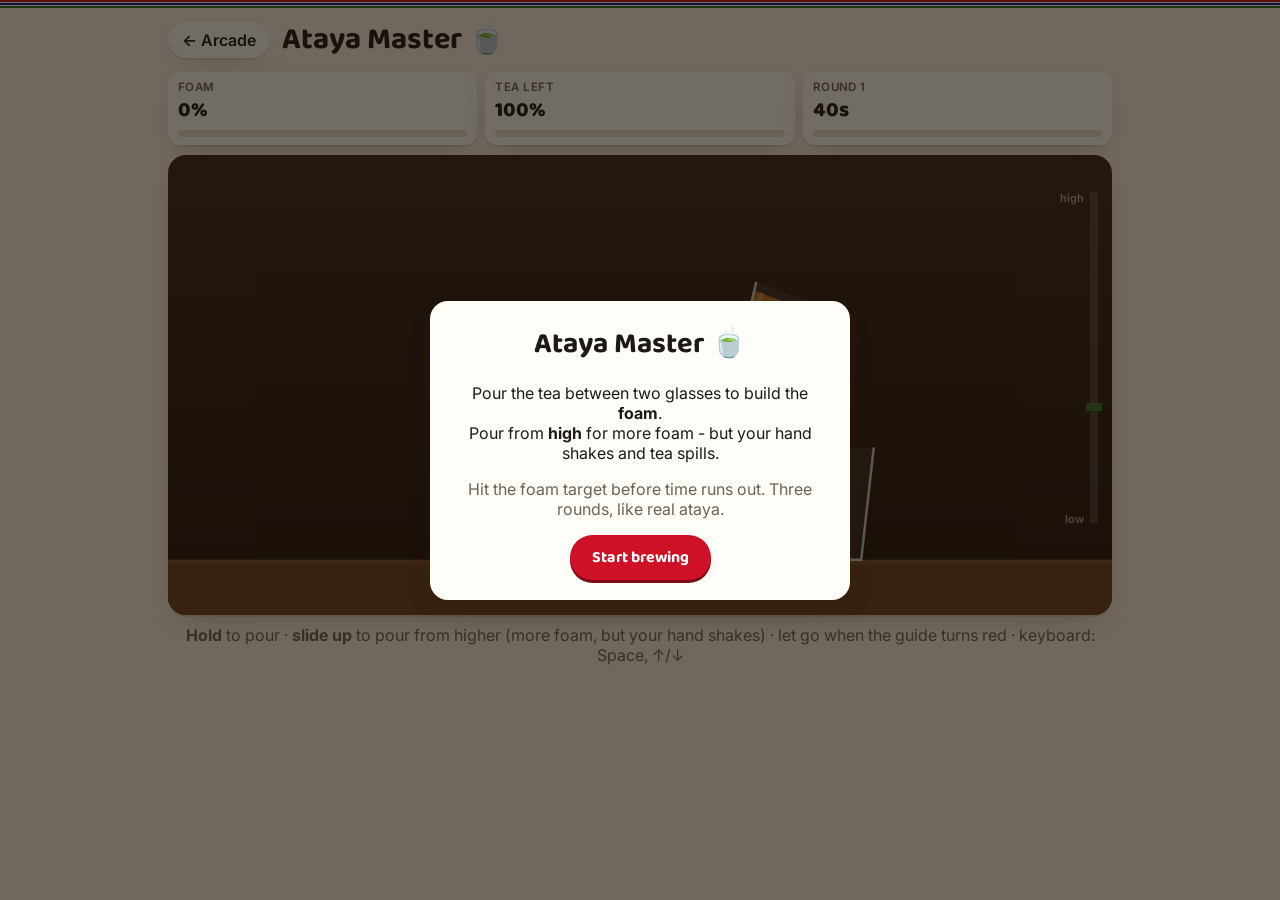
==== ataya/index.html @ fe0b01d8 "PK Arcade: 8 games and toys from the Gambia" ====
<!DOCTYPE html>
<html lang="en">
<head>
  <meta charset="utf-8">
  <meta name="viewport" content="width=device-width, initial-scale=1, maximum-scale=1">
  <title>Ataya Master · PK Arcade</title>
  <meta name="description" content="Pour from high, build the foam, don't spill. Are you the real ataya boy?">
  <link rel="icon" href="data:image/svg+xml,<svg xmlns=%22http://www.w3.org/2000/svg%22 viewBox=%220 0 100 100%22><text y=%22.9em%22 font-size=%2290%22>🍵</text></svg>">
  <link rel="stylesheet" href="../assets/style.css">
  <style>
    body { overscroll-behavior: none; }
    .hud { display: grid; grid-template-columns: repeat(3, 1fr); gap: 8px; margin-bottom: 10px; }
    .meter { background: var(--card); border-radius: 12px; padding: 8px 10px; box-shadow: var(--shadow); }
    .meter small { display: block; color: var(--muted); font-weight: 600; font-size: .72rem; text-transform: uppercase; letter-spacing: .04em; }
    .meter b { font: 800 1.3rem var(--display); }
    .bar { height: 7px; background: #eadfca; border-radius: 9px; overflow: hidden; margin-top: 3px; }
    .bar i { display: block; height: 100%; background: var(--green); width: 0; transition: width .1s; }
    .bar i.target { position: relative; }
    #stage {
      width: 100%; height: min(60vh, 460px); display: block; border-radius: var(--radius);
      background: linear-gradient(#3b2a1d, #22170f); box-shadow: var(--shadow); touch-action: none; cursor: grab;
    }
    .tip { text-align: center; color: var(--muted); margin: 10px 0 0; }
    .overlay {
      position: fixed; inset: 0; display: none; place-items: center; background: rgba(20,12,5,.6); z-index: 50; padding: 16px;
    }
    .overlay.show { display: grid; }
    .overlay .card { max-width: 420px; text-align: center; }
    .overlay h2 { margin: 0 0 6px; font-size: 1.8rem; }
    .stars { font-size: 2.2rem; letter-spacing: 4px; color: #e0a106; }
  </style>
</head>
<body>
  <div class="flag"></div>
  <header class="topbar">
    <a class="back" href="../">← Arcade</a>
    <h1>Ataya Master 🍵</h1>
  </header>
  <main>
    <div class="hud">
      <div class="meter"><small>Foam</small><b id="foamTxt">0%</b><div class="bar"><i id="foamBar"></i></div></div>
      <div class="meter"><small>Tea left</small><b id="teaTxt">100%</b><div class="bar"><i id="teaBar" style="background:#b5651d"></i></div></div>
      <div class="meter"><small id="roundTxt">Round 1</small><b id="timeTxt">40s</b><div class="bar"><i id="timeBar" style="background:var(--blue)"></i></div></div>
    </div>
    <canvas id="stage"></canvas>
    <p class="tip"><b>Hold</b> to pour · <b>slide up</b> to pour from higher (more foam, but your hand shakes) · let go when the guide turns red · keyboard: Space, ↑/↓</p>
  </main>

  <div class="overlay show" id="ov">
    <div class="card" id="ovCard"></div>
  </div>

  <script src="../assets/common.js"></script>
  <script>
  // ---------------------------------------------------------------------------
  // Game model
  //   Pouring moves tea from the source glass to the other one.
  //   Foam grows with pour height; the stream wobbles more the higher you pour,
  //   and tea that misses the glass is lost. Foam slowly settles over time.
  //   Reach the round's foam target before time runs out, with tea left.
  // ---------------------------------------------------------------------------
  const ROUNDS = [
    { name: "First round", sub: "Lewel - strong and bitter", target: 55, time: 40, wobble: 1.0 },
    { name: "Second round", sub: "Mint goes in - sweeter", target: 70, time: 40, wobble: 1.2 },
    { name: "Third round", sub: "Sweetest - the foam must be perfect", target: 85, time: 45, wobble: 1.4 },
  ];
  const CAP = 100;               // tea per glass when full
  const cv = document.getElementById("stage");
  const ctx = cv.getContext("2d");
  let W, H, DPR;

  let g, roundIdx = 0, totalScore = 0, running = false, last = 0;
  const input = { pouring: false, height: 0.35, keyUp: false, keyDown: false, startY: 0, startH: 0 };

  function resize() {
    DPR = Math.min(window.devicePixelRatio || 1, 2);
    const r = cv.getBoundingClientRect();
    W = r.width; H = r.height;
    cv.width = W * DPR; cv.height = H * DPR;
    ctx.setTransform(DPR, 0, 0, DPR, 0, 0);
  }
  addEventListener("resize", resize);

  function newRound() {
    const R = ROUNDS[roundIdx];
    g = {
      R, src: 0,
      tea: [CAP, 0],          // liquid in each glass
      foam: [0, 0],           // foam height (0..100) on each glass
      lost: 0, t: R.time, phase: 0, wobbleX: 0,
      bubbles: [], drops: [],
      pourT: 0,
    };
    input.height = 0.35;
  }

  // ---------------------------------------------------------------------------
  // Controls: press & hold to pour; drag vertically to change height.
  // ---------------------------------------------------------------------------
  cv.addEventListener("pointerdown", e => {
    if (!running) return;
    cv.setPointerCapture(e.pointerId);
    input.pouring = true; input.startY = e.clientY; input.startH = input.height;
  });
  cv.addEventListener("pointermove", e => {
    if (!input.pouring) return;
    input.height = clamp(input.startH + (input.startY - e.clientY) / (H * 0.6), 0, 1);
  });
  const stop = () => { input.pouring = false; };
  cv.addEventListener("pointerup", stop);
  cv.addEventListener("pointercancel", stop);
  addEventListener("keydown", e => {
    if (e.code === "Space") { input.pouring = running; e.preventDefault(); }
    if (e.code === "ArrowUp") { input.keyUp = true; e.preventDefault(); }
    if (e.code === "ArrowDown") { input.keyDown = true; e.preventDefault(); }
  });
  addEventListener("keyup", e => {
    if (e.code === "Space") input.pouring = false;
    if (e.code === "ArrowUp") input.keyUp = false;
    if (e.code === "ArrowDown") input.keyDown = false;
  });

  const clamp = (v, a, b) => Math.max(a, Math.min(b, v));

  // ---------------------------------------------------------------------------
  // Update
  // ---------------------------------------------------------------------------
  function update(dt) {
    if (input.keyUp) input.height = clamp(input.height + dt * 0.7, 0, 1);
    if (input.keyDown) input.height = clamp(input.height - dt * 0.7, 0, 1);

    g.t -= dt;
    g.phase += dt * (2.2 + 2.5 * input.height);
    const s = g.src, d = 1 - s;
    // Stream wobble grows with height and round difficulty (sum of two sines feels "hand-like")
    g.wobbleX = (Math.sin(g.phase * 1.7) * 0.6 + Math.sin(g.phase * 3.1 + 1) * 0.4) * input.height * g.R.wobble;

    if (input.pouring && g.tea[s] > 0) {
      const rate = 38 + 20 * (1 - input.height);            // tea per second
      const amt = Math.min(g.tea[s], rate * dt);
      g.tea[s] -= amt;
      const miss = Math.max(0, Math.abs(g.wobbleX) - 0.55); // the stream leaves the glass mouth
      const spilt = amt * clamp(miss * 3, 0, 1);
      g.lost += spilt;
      g.tea[d] += amt - spilt;
      // foam travels with the tea, and the impact whips in more air: higher pour = more foam
      const carried = g.foam[s] * (amt / (g.tea[s] + amt));
      g.foam[s] -= carried;
      const foamGain = (amt - spilt) * (0.02 + 0.7 * input.height ** 2);
      g.foam[d] = clamp(g.foam[d] + carried * (1 - spilt / amt) + foamGain, 0, 100);
      g.pourT += dt;
      if (Math.random() < dt * 30 * input.height) addBubble(d);
      if (spilt > 0 && Math.random() < 0.6) g.drops.push({ x: 0, y: 0, vx: (Math.random() - .5) * 120, vy: -40, life: 1 });
    }
    // switch glasses automatically when the source is empty
    if (g.tea[s] <= 0.01 && !input.pouring) {
      g.foam[d] += g.foam[s];
      g.foam[s] = 0;
      g.src = d;
    }
    // foam settles slowly (faster when there's lots of it)
    for (const i of [0, 1]) g.foam[i] = Math.max(0, g.foam[i] - dt * (2.0 + g.foam[i] * 0.035));

    g.bubbles = g.bubbles.filter(b => (b.life -= dt) > 0);
    g.drops = g.drops.filter(p => { p.vy += 600 * dt; p.x += p.vx * dt; p.y += p.vy * dt; return (p.life -= dt) > 0; });

    const foamNow = foamOfMain();
    const teaLeft = 100 * (1 - g.lost / CAP);
    if (foamNow >= g.R.target && !input.pouring) end(true);   // stop pouring once the foam is right
    else if (teaLeft < 35) end(false, "Too much tea on the floor! 😬");
    else if (g.t <= 0) end(foamNow >= g.R.target, foamNow >= g.R.target ? "" : "Time's up - not enough foam.");
    hud(foamNow, teaLeft);
  }

  // the foam that counts is on the glass holding most of the tea
  function foamOfMain() { return g.tea[0] >= g.tea[1] ? g.foam[0] : g.foam[1]; }

  function addBubble(i) {
    g.bubbles.push({ i, x: Math.random(), r: 2 + Math.random() * 4, life: 0.6 + Math.random() * 0.6 });
  }

  function hud(foamNow, teaLeft) {
    document.getElementById("foamTxt").innerHTML = `${Math.round(foamNow)}% <span class="muted" style="font-size:.8rem">/ ${g.R.target}%</span>`;
    const fb = document.getElementById("foamBar");
    fb.style.width = foamNow + "%";
    fb.style.background = foamNow >= g.R.target ? "var(--green)" : "#d9a21b";
    document.getElementById("teaTxt").textContent = Math.round(teaLeft) + "%";
    document.getElementById("teaBar").style.width = teaLeft + "%";
    document.getElementById("timeTxt").textContent = Math.max(0, Math.ceil(g.t)) + "s";
    document.getElementById("timeBar").style.width = clamp(100 * g.t / g.R.time, 0, 100) + "%";
    document.getElementById("roundTxt").textContent = `Round ${roundIdx + 1} of 3`;
  }

  // ---------------------------------------------------------------------------
  // Drawing
  // ---------------------------------------------------------------------------
  function glassGeom(i) {
    const gw = Math.min(W * 0.17, 90), gh = gw * 1.25;
    const baseY = H * 0.88;
    const cx = i === 0 ? W * 0.3 : W * 0.7;
    return { cx, baseY, gw, gh, top: baseY - gh };
  }

  function drawGlass(i, lifted, tiltX, tiltY) {
    const G = glassGeom(i);
    ctx.save();
    if (lifted) {
      // the source glass is held up above the other one and tipped
      const liftY = H * 0.12 + (1 - input.height) * H * 0.28;
      ctx.translate(tiltX, liftY - G.top);
      ctx.translate(G.cx, G.baseY - G.gh / 2);
      ctx.rotate((i === 0 ? 1 : -1) * (input.pouring ? 1.9 : 0.35));
      ctx.translate(-G.cx, -(G.baseY - G.gh / 2));
    }
    const topW = G.gw, botW = G.gw * 0.72;
    const path = new Path2D();
    path.moveTo(G.cx - topW / 2, G.top);
    path.lineTo(G.cx - botW / 2, G.baseY);
    path.lineTo(G.cx + botW / 2, G.baseY);
    path.lineTo(G.cx + topW / 2, G.top);

    // liquid
    const fill = g.tea[i] / CAP;
    const foamH = (g.foam[i] / 100) * G.gh * 0.45 * Math.min(1, fill * 2.2);
    if (fill > 0.001) {
      ctx.save();
      ctx.clip(path);
      const lvl = G.baseY - G.gh * 0.92 * fill;
      const grad = ctx.createLinearGradient(0, lvl, 0, G.baseY);
      grad.addColorStop(0, "#c46a12"); grad.addColorStop(1, "#5a2a06");
      ctx.fillStyle = grad;
      ctx.fillRect(G.cx - topW, lvl, topW * 2, G.gh);
      // foam on top of the tea
      if (foamH > 0.5) {
        const fg = ctx.createLinearGradient(0, lvl - foamH, 0, lvl);
        fg.addColorStop(0, "#fff8e8"); fg.addColorStop(1, "#e8c48f");
        ctx.fillStyle = fg;
        ctx.fillRect(G.cx - topW, lvl - foamH, topW * 2, foamH + 1);
        ctx.fillStyle = "rgba(255,255,255,.7)";
        for (let k = 0; k < 7; k++) {
          ctx.beginPath();
          ctx.arc(G.cx - topW / 2 + (k + .5) * topW / 7, lvl - foamH, 3 + (k % 3), 0, Math.PI * 2);
          ctx.fill();
        }
      }
      for (const b of g.bubbles.filter(b => b.i === i)) {
        ctx.strokeStyle = "rgba(255,255,255,.8)";
        ctx.beginPath();
        ctx.arc(G.cx - topW / 2 + b.x * topW, lvl - foamH - (1 - b.life) * 14, b.r, 0, Math.PI * 2);
        ctx.stroke();
      }
      ctx.restore();
    }
    // glass outline and shine
    ctx.strokeStyle = "rgba(255,255,255,.75)"; ctx.lineWidth = 2.5;
    ctx.stroke(path);
    ctx.fillStyle = "rgba(255,255,255,.08)"; ctx.fill(path);
    ctx.fillStyle = "rgba(255,255,255,.25)";
    ctx.fillRect(G.cx - topW / 2 + 7, G.top + 8, 4, G.gh * 0.6);
    ctx.restore();
    return G;
  }

  function draw() {
    ctx.clearRect(0, 0, W, H);
    // table
    ctx.fillStyle = "#6b4423";
    ctx.fillRect(0, H * 0.88, W, H * 0.12);
    ctx.fillStyle = "#7a5030";
    ctx.fillRect(0, H * 0.88, W, 4);

    const s = g.src, d = 1 - s;
    const Gd = drawGlass(d, false);
    // the held glass hovers above and slightly to the side of the receiving glass
    const offsetX = (Gd.cx - glassGeom(s).cx) + (s === 0 ? -Gd.gw * 0.55 : Gd.gw * 0.55);
    drawGlass(s, true, offsetX + g.wobbleX * Gd.gw * 0.6, 0);

    // stream
    const liftY = H * 0.12 + (1 - input.height) * H * 0.28;
    const lipX = Gd.cx + (s === 0 ? -Gd.gw * 0.05 : Gd.gw * 0.05);
    const lipY = liftY + Gd.gh * 0.25;
    if (!input.pouring && running) {
      // aiming guide: where the stream would land right now
      const ax = Gd.cx + g.wobbleX * Gd.gw;
      const safe = Math.abs(g.wobbleX) <= 0.55;
      ctx.setLineDash([3, 6]); ctx.lineWidth = 2;
      ctx.strokeStyle = safe ? "rgba(140,220,120,.6)" : "rgba(255,90,90,.6)";
      ctx.beginPath(); ctx.moveTo(lipX + g.wobbleX * Gd.gw * 0.6, lipY); ctx.lineTo(ax, Gd.top); ctx.stroke();
      ctx.setLineDash([]);
    }
    if (input.pouring && g.tea[s] > 0) {
      const fill = g.tea[d] / CAP;
      const surface = Gd.baseY - Gd.gh * 0.92 * fill;
      const endX = Gd.cx + g.wobbleX * Gd.gw;
      ctx.strokeStyle = "#c46a12"; ctx.lineWidth = 4; ctx.lineCap = "round";
      ctx.beginPath();
      ctx.moveTo(lipX + g.wobbleX * Gd.gw * 0.6, lipY);
      ctx.quadraticCurveTo(lipX + (endX - lipX) * 0.2, (lipY + surface) / 2, endX, Math.abs(g.wobbleX) > 0.55 ? Gd.baseY : surface);
      ctx.stroke();
      for (const p of g.drops) {
        ctx.fillStyle = "#c46a12";
        ctx.beginPath(); ctx.arc(endX + p.x, Gd.baseY + p.y, 2.5, 0, Math.PI * 2); ctx.fill();
      }
    }
    // height gauge
    const gx = W - 22, gy0 = H * 0.08, gy1 = H * 0.8;
    ctx.fillStyle = "rgba(255,255,255,.15)"; ctx.fillRect(gx, gy0, 8, gy1 - gy0);
    const hy = gy1 - input.height * (gy1 - gy0);
    ctx.fillStyle = input.height > 0.7 ? "#ce1126" : input.height > 0.4 ? "#d9a21b" : "#3a7728";
    ctx.fillRect(gx - 4, hy - 4, 16, 8);
    ctx.fillStyle = "rgba(255,255,255,.6)"; ctx.font = "600 11px Inter, sans-serif"; ctx.textAlign = "right";
    ctx.fillText("high", gx - 6, gy0 + 10); ctx.fillText("low", gx - 6, gy1);
  }

  function loop(t) {
    const dt = Math.min(0.05, (t - last) / 1000 || 0);
    last = t;
    if (running) update(dt);
    if (g) draw();
    requestAnimationFrame(loop);
  }

  // ---------------------------------------------------------------------------
  // Screens
  // ---------------------------------------------------------------------------
  const ov = document.getElementById("ov"), card = document.getElementById("ovCard");

  function showIntro() {
    card.innerHTML = `<h2>Ataya Master 🍵</h2>
      <p>Pour the tea between two glasses to build the <b>foam</b>.<br>
      Pour from <b>high</b> for more foam - but your hand shakes and tea spills.</p>
      <p class="muted">Hit the foam target before time runs out. Three rounds, like real ataya.</p>
      <button class="btn red" id="go">Start brewing</button>`;
    document.getElementById("go").onclick = () => { roundIdx = 0; totalScore = 0; startRound(); };
    ov.classList.add("show");
  }

  function startRound() {
    newRound();
    const R = ROUNDS[roundIdx];
    card.innerHTML = `<h2>${R.name}</h2><p>${R.sub}</p><p>Foam target: <b>${R.target}%</b></p>
      <button class="btn" id="go">Pour!</button>`;
    document.getElementById("go").onclick = () => { ov.classList.remove("show"); running = true; };
    ov.classList.add("show");
  }

  function end(ok, why = "") {
    running = false; input.pouring = false;
    const foam = foamOfMain(), tea = 100 * (1 - g.lost / CAP);
    const stars = ok ? (tea > 90 && g.t > 10 ? 3 : tea > 75 ? 2 : 1) : 0;
    const pts = ok ? Math.round(foam * 2 + tea * 3 + g.t * 5) : 0;
    totalScore += pts;
    const last = roundIdx === ROUNDS.length - 1;
    if (!ok) {
      card.innerHTML = `<h2>Waaw... no 😅</h2><p>${why}</p><p class="stars">☆☆☆</p>
        <button class="btn red" id="go">Try again</button>`;
      document.getElementById("go").onclick = startRound;
    } else if (!last) {
      card.innerHTML = `<h2>Rafet na! ✨</h2><p class="stars">${"★".repeat(stars)}${"☆".repeat(3 - stars)}</p>
        <p>Foam ${Math.round(foam)}% · Tea kept ${Math.round(tea)}% · +${pts} points</p>
        <button class="btn green" id="go">Next round →</button>`;
      document.getElementById("go").onclick = () => { roundIdx++; startRound(); };
    } else {
      const best = store.get("ataya-best", 0);
      store.set("ataya-best", Math.max(best, totalScore));
      const title = totalScore > 1500 ? "Grand master of ataya 👑" : totalScore > 1200 ? "Real ataya boy 💪" : "Ataya apprentice ☕";
      const text = `🍵 Ataya Master: ${totalScore} points - ${title}\nCan you beat me? ${location.href}`;
      card.innerHTML = `<h2>${title}</h2><p class="stars">${"★".repeat(stars)}${"☆".repeat(3 - stars)}</p>
        <p>All three rounds served! Total <b>${totalScore}</b> points<br><span class="muted">Your best: ${Math.max(best, totalScore)}</span></p>
        <div class="row" style="justify-content:center">
          <button class="btn green" id="share">Share</button>
          <button class="btn" id="go">Brew again</button>
        </div>`;
      document.getElementById("share").onclick = () => shareText(text);
      document.getElementById("go").onclick = () => { roundIdx = 0; totalScore = 0; startRound(); };
    }
    ov.classList.add("show");
  }

  resize();
  newRound();
  showIntro();
  requestAnimationFrame(loop);
  </script>
</body>
</html>
---- assets/style.css ----
/* PK Arcade - shared styles. Colours from the Gambian flag. */
@import url("https://fonts.googleapis.com/css2?family=Baloo+2:wght@500;700;800&family=Inter:wght@400;600&display=swap");

:root {
  --red: #ce1126;
  --blue: #0c1c8c;
  --green: #3a7728;
  --sand: #fbf3e4;
  --sand-2: #f3e3c3;
  --ink: #1d1a16;
  --muted: #6b6257;
  --card: #fffdf8;
  --radius: 18px;
  --shadow: 0 2px 0 rgba(0, 0, 0, .08), 0 10px 30px -12px rgba(60, 40, 10, .35);
  --display: "Baloo 2", system-ui, sans-serif;
  --body: "Inter", system-ui, -apple-system, "Segoe UI", sans-serif;
}

* { box-sizing: border-box; }
html, body { margin: 0; }
body {
  font-family: var(--body);
  color: var(--ink);
  background: var(--sand);
  min-height: 100vh;
  -webkit-tap-highlight-color: transparent;
}

/* flag stripe at the top of every page */
.flag {
  height: 8px;
  background: linear-gradient(to bottom,
    var(--red) 0 30%, #fff 30% 37%, var(--blue) 37% 63%, #fff 63% 70%, var(--green) 70% 100%);
}

.topbar {
  display: flex; align-items: center; gap: 12px;
  max-width: 980px; margin: 0 auto; padding: 14px 18px;
}
.topbar a.back {
  text-decoration: none; color: var(--ink); font-weight: 600;
  background: var(--card); border-radius: 999px; padding: 8px 14px; box-shadow: var(--shadow);
  white-space: nowrap; flex-shrink: 0;
}
.topbar h1 {
  font-family: var(--display); font-size: clamp(1.3rem, 4vw, 1.9rem); margin: 0; line-height: 1;
}

main { max-width: 980px; margin: 0 auto; padding: 0 18px 60px; }

h2, h3 { font-family: var(--display); }

.card {
  background: var(--card); border-radius: var(--radius); box-shadow: var(--shadow); padding: 20px;
}

.btn {
  font: 700 1rem var(--display);
  border: 0; border-radius: 999px; padding: 10px 22px; cursor: pointer;
  background: var(--blue); color: #fff; box-shadow: 0 3px 0 #050c45;
  transition: transform .08s ease, box-shadow .08s ease;
}
.btn:active { transform: translateY(2px); box-shadow: 0 1px 0 #050c45; }
.btn.red { background: var(--red); box-shadow: 0 3px 0 #7d0a17; }
.btn.green { background: var(--green); box-shadow: 0 3px 0 #1f4415; }
.btn.ghost { background: transparent; color: var(--ink); box-shadow: inset 0 0 0 2px var(--ink); }
.btn:disabled { opacity: .45; cursor: default; }

.muted { color: var(--muted); }
.center { text-align: center; }
.row { display: flex; gap: 10px; flex-wrap: wrap; align-items: center; }

.toast {
  position: fixed; left: 50%; top: 80px; transform: translateX(-50%);
  background: var(--ink); color: #fff; padding: 10px 18px; border-radius: 10px;
  font-weight: 600; z-index: 1000; opacity: 0; pointer-events: none; transition: opacity .2s;
}
.toast.show { opacity: 1; }

footer.site {
  text-align: center; color: var(--muted); font-size: .85rem; padding: 30px 18px 40px;
}
footer.site a { color: inherit; }

@media (prefers-reduced-motion: reduce) {
  * { animation: none !important; transition: none !important; }
}
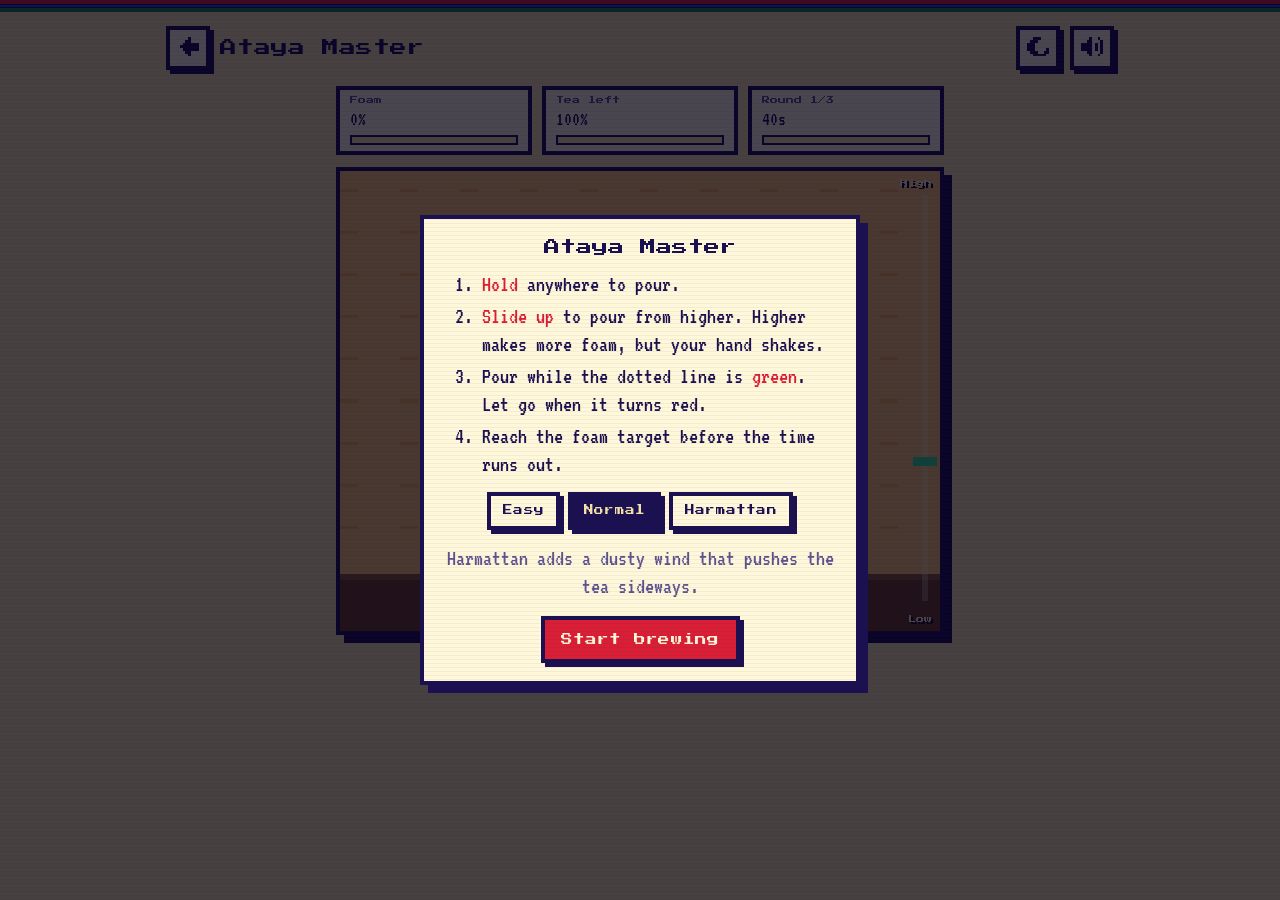
==== commit d48807fd: "Redesign as a retro arcade: night and day themes, sound effects, installable, more levels and modes" ====
--- a/ataya/index.html
+++ b/ataya/index.html
@@ -3,99 +3,96 @@
 <head>
   <meta charset="utf-8">
   <meta name="viewport" content="width=device-width, initial-scale=1, maximum-scale=1">
-  <title>Ataya Master · PK Arcade</title>
-  <meta name="description" content="Pour from high, build the foam, don't spill. Are you the real ataya boy?">
-  <link rel="icon" href="data:image/svg+xml,<svg xmlns=%22http://www.w3.org/2000/svg%22 viewBox=%220 0 100 100%22><text y=%22.9em%22 font-size=%2290%22>🍵</text></svg>">
+  <title>Ataya Master - PK Arcade</title>
+  <meta name="description" content="Pour from high, build the foam, don't spill.">
+  <meta name="theme-color" content="#130b33">
+  <link rel="manifest" href="../manifest.webmanifest">
+  <link rel="icon" href="../assets/icons/icon.svg" type="image/svg+xml">
+  <script src="../assets/theme.js"></script>
   <link rel="stylesheet" href="../assets/style.css">
   <style>
     body { overscroll-behavior: none; }
-    .hud { display: grid; grid-template-columns: repeat(3, 1fr); gap: 8px; margin-bottom: 10px; }
-    .meter { background: var(--card); border-radius: 12px; padding: 8px 10px; box-shadow: var(--shadow); }
-    .meter small { display: block; color: var(--muted); font-weight: 600; font-size: .72rem; text-transform: uppercase; letter-spacing: .04em; }
-    .meter b { font: 800 1.3rem var(--display); }
-    .bar { height: 7px; background: #eadfca; border-radius: 9px; overflow: hidden; margin-top: 3px; }
-    .bar i { display: block; height: 100%; background: var(--green); width: 0; transition: width .1s; }
-    .bar i.target { position: relative; }
-    #stage {
-      width: 100%; height: min(60vh, 460px); display: block; border-radius: var(--radius);
-      background: linear-gradient(#3b2a1d, #22170f); box-shadow: var(--shadow); touch-action: none; cursor: grab;
-    }
-    .tip { text-align: center; color: var(--muted); margin: 10px 0 0; }
-    .overlay {
-      position: fixed; inset: 0; display: none; place-items: center; background: rgba(20,12,5,.6); z-index: 50; padding: 16px;
-    }
-    .overlay.show { display: grid; }
-    .overlay .card { max-width: 420px; text-align: center; }
-    .overlay h2 { margin: 0 0 6px; font-size: 1.8rem; }
-    .stars { font-size: 2.2rem; letter-spacing: 4px; color: #e0a106; }
+    main { max-width: 640px; }
+    .hud { display: grid; grid-template-columns: repeat(3, 1fr); gap: 10px; margin-bottom: 12px; }
+    .stage { position: relative; border: var(--px) solid var(--line); box-shadow: calc(var(--px) * 2) calc(var(--px) * 2) 0 var(--shadow); }
+    #cv { width: 100%; height: min(58vh, 460px); display: block; touch-action: none; cursor: grab; image-rendering: pixelated; }
+    .gauge { position: absolute; right: 8px; top: 8px; bottom: 8px; width: 46px; pointer-events: none;
+             display: flex; flex-direction: column; justify-content: space-between; align-items: flex-end;
+             font: .5rem var(--display); color: #f8f0d8; text-shadow: 2px 2px 0 #05021a; }
+    .coach { text-align: center; margin: 14px 0 0; min-height: 2.5em; }
+    .levels { display: flex; gap: 8px; justify-content: center; flex-wrap: wrap; margin: 14px 0; }
+    .levels .btn { font-size: .6rem; padding: 10px 12px; }
+    .stars { font: 1.3rem var(--display); color: var(--yellow); letter-spacing: 6px; margin: 4px 0 12px; }
+    .stars i { font-style: normal; color: var(--muted); }
+    .how { text-align: left; margin: 0 0 6px; }
+    .how li { margin-bottom: 4px; }
   </style>
 </head>
-<body>
-  <div class="flag"></div>
-  <header class="topbar">
-    <a class="back" href="../">← Arcade</a>
-    <h1>Ataya Master 🍵</h1>
-  </header>
+<body data-title="Ataya Master">
   <main>
     <div class="hud">
-      <div class="meter"><small>Foam</small><b id="foamTxt">0%</b><div class="bar"><i id="foamBar"></i></div></div>
-      <div class="meter"><small>Tea left</small><b id="teaTxt">100%</b><div class="bar"><i id="teaBar" style="background:#b5651d"></i></div></div>
-      <div class="meter"><small id="roundTxt">Round 1</small><b id="timeTxt">40s</b><div class="bar"><i id="timeBar" style="background:var(--blue)"></i></div></div>
+      <div class="chip"><small>Foam</small><span id="foamTxt">0%</span><div class="meter"><i id="foamBar"></i></div></div>
+      <div class="chip"><small>Tea left</small><span id="teaTxt">100%</span><div class="meter"><i id="teaBar" style="background:var(--yellow)"></i></div></div>
+      <div class="chip"><small id="roundTxt">Round 1/3</small><span id="timeTxt">40s</span><div class="meter"><i id="timeBar" style="background:var(--blue)"></i></div></div>
     </div>
-    <canvas id="stage"></canvas>
-    <p class="tip"><b>Hold</b> to pour · <b>slide up</b> to pour from higher (more foam, but your hand shakes) · let go when the guide turns red · keyboard: Space, ↑/↓</p>
+    <div class="stage">
+      <canvas id="cv"></canvas>
+      <div class="gauge"><span>High</span><span>Low</span></div>
+    </div>
+    <p class="coach" id="coach">Hold to pour. Slide up to pour from higher.</p>
   </main>
 
-  <div class="overlay show" id="ov">
-    <div class="card" id="ovCard"></div>
-  </div>
+  <div class="overlay show" id="ov"><div class="panel" id="ovCard"></div></div>
 
   <script src="../assets/common.js"></script>
   <script>
   // ---------------------------------------------------------------------------
-  // Game model
-  //   Pouring moves tea from the source glass to the other one.
+  // Model
+  //   Pouring moves tea from the held glass to the one on the table.
   //   Foam grows with pour height; the stream wobbles more the higher you pour,
-  //   and tea that misses the glass is lost. Foam slowly settles over time.
-  //   Reach the round's foam target before time runs out, with tea left.
+  //   and tea that misses the glass is lost. Foam slowly settles.
+  //   Reach the round's foam target before time runs out, with enough tea left.
   // ---------------------------------------------------------------------------
   const ROUNDS = [
-    { name: "First round", sub: "Lewel - strong and bitter", target: 55, time: 40, wobble: 1.0 },
-    { name: "Second round", sub: "Mint goes in - sweeter", target: 70, time: 40, wobble: 1.2 },
-    { name: "Third round", sub: "Sweetest - the foam must be perfect", target: 85, time: 45, wobble: 1.4 },
+    { name: "First round", sub: "Lewel: strong and bitter", target: 55, time: 40, wobble: 1.0 },
+    { name: "Second round", sub: "The mint goes in", target: 70, time: 40, wobble: 1.2 },
+    { name: "Third round", sub: "The sweet one. The foam must be perfect", target: 85, time: 45, wobble: 1.4 },
   ];
-  const CAP = 100;               // tea per glass when full
-  const cv = document.getElementById("stage");
-  const ctx = cv.getContext("2d");
-  let W, H, DPR;
-
+  const LEVELS = {
+    easy:      { label: "Easy",      wobble: 0.75, time: 12, wind: 0 },
+    normal:    { label: "Normal",    wobble: 1.0,  time: 0,  wind: 0 },
+    harmattan: { label: "Harmattan", wobble: 1.05, time: 0,  wind: 0.34 },   // dusty wind pushes the stream sideways
+  };
+  const CAP = 100;                 // tea in a full glass
+  const SAFE = 0.55;               // how far the stream can wander before it misses the glass
+  const PX = 3;                    // one canvas pixel = 3 screen pixels, for the chunky look
+  const cv = document.getElementById("cv"), ctx = cv.getContext("2d");
+  let W, H;
+
+  let level = store.get("ataya-level", "normal");
   let g, roundIdx = 0, totalScore = 0, running = false, last = 0;
   const input = { pouring: false, height: 0.35, keyUp: false, keyDown: false, startY: 0, startH: 0 };
 
   function resize() {
-    DPR = Math.min(window.devicePixelRatio || 1, 2);
     const r = cv.getBoundingClientRect();
-    W = r.width; H = r.height;
-    cv.width = W * DPR; cv.height = H * DPR;
-    ctx.setTransform(DPR, 0, 0, DPR, 0, 0);
+    W = cv.width = Math.round(r.width / PX);
+    H = cv.height = Math.round(r.height / PX);
+    ctx.imageSmoothingEnabled = false;
   }
   addEventListener("resize", resize);
 
   function newRound() {
-    const R = ROUNDS[roundIdx];
+    const R = ROUNDS[roundIdx], L = LEVELS[level];
     g = {
-      R, src: 0,
-      tea: [CAP, 0],          // liquid in each glass
-      foam: [0, 0],           // foam height (0..100) on each glass
-      lost: 0, t: R.time, phase: 0, wobbleX: 0,
-      bubbles: [], drops: [],
-      pourT: 0,
+      target: R.target, time: R.time + L.time, wobbleK: R.wobble * L.wobble, wind: L.wind,
+      src: 0, tea: [CAP, 0], foam: [0, 0], lost: 0, t: R.time + L.time, phase: 0, wobbleX: 0,
+      bubbles: [], drops: [], dust: [], pourTime: 0, clock: 0,
     };
     input.height = 0.35;
   }
 
   // ---------------------------------------------------------------------------
-  // Controls: press & hold to pour; drag vertically to change height.
+  // Controls: press and hold to pour; drag up and down to change height.
   // ---------------------------------------------------------------------------
   cv.addEventListener("pointerdown", e => {
     if (!running) return;
@@ -104,7 +101,7 @@
   });
   cv.addEventListener("pointermove", e => {
     if (!input.pouring) return;
-    input.height = clamp(input.startH + (input.startY - e.clientY) / (H * 0.6), 0, 1);
+    input.height = clamp(input.startH + (input.startY - e.clientY) / (cv.getBoundingClientRect().height * 0.6), 0, 1);
   });
   const stop = () => { input.pouring = false; };
   cv.addEventListener("pointerup", stop);
@@ -120,7 +117,29 @@
     if (e.code === "ArrowDown") input.keyDown = false;
   });
 
-  const clamp = (v, a, b) => Math.max(a, Math.min(b, v));
+  // ---------------------------------------------------------------------------
+  // Pouring sound: filtered noise that gets brighter the higher you pour.
+  // ---------------------------------------------------------------------------
+  const pourSound = (() => {
+    let gain = null, filter = null;
+    function init() {
+      const a = sfx.context();
+      const buf = a.createBuffer(1, a.sampleRate, a.sampleRate), d = buf.getChannelData(0);
+      for (let i = 0; i < d.length; i++) d[i] = Math.random() * 2 - 1;
+      const src = a.createBufferSource(); src.buffer = buf; src.loop = true;
+      filter = a.createBiquadFilter(); filter.type = "bandpass"; filter.Q.value = 0.8;
+      gain = a.createGain(); gain.gain.value = 0;
+      src.connect(filter).connect(gain).connect(a.destination); src.start();
+    }
+    return {
+      set(on, height) {
+        if (sfx.muted) { if (gain) gain.gain.value = 0; return; }
+        if (!gain) { if (!on) return; try { init(); } catch { return; } }
+        gain.gain.value = on ? 0.05 : 0;
+        filter.frequency.value = 700 + height * 2600;
+      },
+    };
+  })();
 
   // ---------------------------------------------------------------------------
   // Update
@@ -129,187 +148,161 @@
     if (input.keyUp) input.height = clamp(input.height + dt * 0.7, 0, 1);
     if (input.keyDown) input.height = clamp(input.height - dt * 0.7, 0, 1);
 
-    g.t -= dt;
+    g.t -= dt; g.clock += dt;
     g.phase += dt * (2.2 + 2.5 * input.height);
     const s = g.src, d = 1 - s;
-    // Stream wobble grows with height and round difficulty (sum of two sines feels "hand-like")
-    g.wobbleX = (Math.sin(g.phase * 1.7) * 0.6 + Math.sin(g.phase * 3.1 + 1) * 0.4) * input.height * g.R.wobble;
-
-    if (input.pouring && g.tea[s] > 0) {
-      const rate = 38 + 20 * (1 - input.height);            // tea per second
+    // The hand shakes more the higher it is (two sines feel less like a machine than one)
+    const shake = (Math.sin(g.phase * 1.7) * 0.6 + Math.sin(g.phase * 3.1 + 1) * 0.4) * input.height * g.wobbleK;
+    // Harmattan: slow gusts push the falling stream; more height means more time in the wind
+    const gust = g.wind * Math.sin(g.clock * 0.9) * Math.max(0, Math.sin(g.clock * 0.37 + 1)) * (0.4 + input.height);
+    g.gust = gust;
+    g.wobbleX = shake + gust;
+
+    const pouring = input.pouring && g.tea[s] > 0;
+    if (pouring) {
+      const rate = 38 + 20 * (1 - input.height);                 // tea per second
       const amt = Math.min(g.tea[s], rate * dt);
       g.tea[s] -= amt;
-      const miss = Math.max(0, Math.abs(g.wobbleX) - 0.55); // the stream leaves the glass mouth
+      const miss = Math.max(0, Math.abs(g.wobbleX) - SAFE);
       const spilt = amt * clamp(miss * 3, 0, 1);
       g.lost += spilt;
       g.tea[d] += amt - spilt;
-      // foam travels with the tea, and the impact whips in more air: higher pour = more foam
+      // foam travels with the tea, and the impact whips in more air: higher pour, more foam
       const carried = g.foam[s] * (amt / (g.tea[s] + amt));
       g.foam[s] -= carried;
       const foamGain = (amt - spilt) * (0.02 + 0.7 * input.height ** 2);
       g.foam[d] = clamp(g.foam[d] + carried * (1 - spilt / amt) + foamGain, 0, 100);
-      g.pourT += dt;
-      if (Math.random() < dt * 30 * input.height) addBubble(d);
-      if (spilt > 0 && Math.random() < 0.6) g.drops.push({ x: 0, y: 0, vx: (Math.random() - .5) * 120, vy: -40, life: 1 });
-    }
-    // switch glasses automatically when the source is empty
-    if (g.tea[s] <= 0.01 && !input.pouring) {
-      g.foam[d] += g.foam[s];
-      g.foam[s] = 0;
-      g.src = d;
-    }
-    // foam settles slowly (faster when there's lots of it)
+      g.pourTime += dt;
+      if (Math.random() < dt * 30 * input.height) g.bubbles.push({ i: d, x: Math.random(), life: 0.5 + Math.random() * 0.5 });
+      if (spilt > 0 && Math.random() < 0.7) g.drops.push({ x: 0, y: 0, vx: (Math.random() - .5) * 60, vy: -30, life: 0.8 });
+    }
+    pourSound.set(pouring, input.height);
+    // swap glasses when the held one is empty and the player lets go
+    if (g.tea[s] <= 0.01 && !input.pouring) { g.foam[d] += g.foam[s]; g.foam[s] = 0; g.src = d; sfx.move(); }
+    // foam settles (faster when there is a lot of it)
     for (const i of [0, 1]) g.foam[i] = Math.max(0, g.foam[i] - dt * (2.0 + g.foam[i] * 0.035));
 
     g.bubbles = g.bubbles.filter(b => (b.life -= dt) > 0);
-    g.drops = g.drops.filter(p => { p.vy += 600 * dt; p.x += p.vx * dt; p.y += p.vy * dt; return (p.life -= dt) > 0; });
-
-    const foamNow = foamOfMain();
-    const teaLeft = 100 * (1 - g.lost / CAP);
-    if (foamNow >= g.R.target && !input.pouring) end(true);   // stop pouring once the foam is right
-    else if (teaLeft < 35) end(false, "Too much tea on the floor! 😬");
-    else if (g.t <= 0) end(foamNow >= g.R.target, foamNow >= g.R.target ? "" : "Time's up - not enough foam.");
+    g.drops = g.drops.filter(p => { p.vy += 300 * dt; p.x += p.vx * dt; p.y += p.vy * dt; return (p.life -= dt) > 0; });
+    if (g.wind && Math.random() < dt * 14) g.dust.push({ x: gust > 0 ? -2 : W + 2, y: Math.random() * H * 0.8, life: 3 });
+    g.dust = g.dust.filter(p => { p.x += (40 + 160 * Math.abs(gust)) * Math.sign(gust || 1) * dt; return (p.life -= dt) > 0 && p.x > -4 && p.x < W + 4; });
+
+    const foamNow = mainFoam(), teaLeft = 100 * (1 - g.lost / CAP);
+    coach(foamNow, pouring);
+    if (foamNow >= g.target && !input.pouring) end(true);
+    else if (teaLeft < 35) end(false, "Too much tea on the floor.");
+    else if (g.t <= 0) end(foamNow >= g.target, "Time is up and the foam is too thin.");
     hud(foamNow, teaLeft);
   }
 
   // the foam that counts is on the glass holding most of the tea
-  function foamOfMain() { return g.tea[0] >= g.tea[1] ? g.foam[0] : g.foam[1]; }
-
-  function addBubble(i) {
-    g.bubbles.push({ i, x: Math.random(), r: 2 + Math.random() * 4, life: 0.6 + Math.random() * 0.6 });
+  function mainFoam() { return g.tea[0] >= g.tea[1] ? g.foam[0] : g.foam[1]; }
+
+  let coachText = "";
+  function coach(foamNow, pouring) {
+    let t;
+    if (pouring && Math.abs(g.wobbleX) > SAFE) t = "Let go! You are spilling.";
+    else if (foamNow >= g.target) t = "That's enough foam. Let go to serve it.";
+    else if (g.pourTime > 3 && input.height < 0.45) t = "Slide up. Low pours make almost no foam.";
+    else if (!pouring && g.pourTime > 0) t = "Wait for the green line, then hold to pour.";
+    else t = "Hold to pour. Slide up to pour from higher.";
+    if (t !== coachText) document.getElementById("coach").textContent = coachText = t;
   }
 
   function hud(foamNow, teaLeft) {
-    document.getElementById("foamTxt").innerHTML = `${Math.round(foamNow)}% <span class="muted" style="font-size:.8rem">/ ${g.R.target}%</span>`;
+    document.getElementById("foamTxt").textContent = `${Math.round(foamNow)}% of ${g.target}%`;
     const fb = document.getElementById("foamBar");
-    fb.style.width = foamNow + "%";
-    fb.style.background = foamNow >= g.R.target ? "var(--green)" : "#d9a21b";
+    fb.style.width = clamp(foamNow, 0, 100) + "%";
+    fb.style.background = foamNow >= g.target ? "var(--green)" : "var(--red)";
     document.getElementById("teaTxt").textContent = Math.round(teaLeft) + "%";
-    document.getElementById("teaBar").style.width = teaLeft + "%";
+    document.getElementById("teaBar").style.width = clamp(teaLeft, 0, 100) + "%";
     document.getElementById("timeTxt").textContent = Math.max(0, Math.ceil(g.t)) + "s";
-    document.getElementById("timeBar").style.width = clamp(100 * g.t / g.R.time, 0, 100) + "%";
-    document.getElementById("roundTxt").textContent = `Round ${roundIdx + 1} of 3`;
-  }
-
-  // ---------------------------------------------------------------------------
-  // Drawing
-  // ---------------------------------------------------------------------------
+    document.getElementById("timeBar").style.width = clamp(100 * g.t / g.time, 0, 100) + "%";
+    document.getElementById("roundTxt").textContent = `Round ${roundIdx + 1}/3`;
+  }
+
+  // ---------------------------------------------------------------------------
+  // Drawing (all in low-resolution canvas pixels)
+  // ---------------------------------------------------------------------------
+  const TEA = "#d9861a", TEA_DARK = "#8a4708", FOAM = "#fff3d6", GLASS = "#f8f0d8";
+
   function glassGeom(i) {
-    const gw = Math.min(W * 0.17, 90), gh = gw * 1.25;
-    const baseY = H * 0.88;
-    const cx = i === 0 ? W * 0.3 : W * 0.7;
-    return { cx, baseY, gw, gh, top: baseY - gh };
-  }
-
-  function drawGlass(i, lifted, tiltX, tiltY) {
+    const gw = Math.round(Math.min(W * 0.2, 34)), gh = Math.round(gw * 1.25);
+    const baseY = Math.round(H * 0.86);
+    return { cx: Math.round(i === 0 ? W * 0.32 : W * 0.68), baseY, gw, gh, top: baseY - gh };
+  }
+  const liftY = () => H * 0.1 + (1 - input.height) * H * 0.3;
+
+  function drawGlass(i, held, dx) {
     const G = glassGeom(i);
     ctx.save();
-    if (lifted) {
-      // the source glass is held up above the other one and tipped
-      const liftY = H * 0.12 + (1 - input.height) * H * 0.28;
-      ctx.translate(tiltX, liftY - G.top);
+    if (held) {
+      ctx.translate(dx, liftY() - G.top);
       ctx.translate(G.cx, G.baseY - G.gh / 2);
-      ctx.rotate((i === 0 ? 1 : -1) * (input.pouring ? 1.9 : 0.35));
+      ctx.rotate((i === 0 ? 1 : -1) * (input.pouring && g.tea[i] > 0 ? 1.9 : 0.35));
       ctx.translate(-G.cx, -(G.baseY - G.gh / 2));
     }
-    const topW = G.gw, botW = G.gw * 0.72;
-    const path = new Path2D();
-    path.moveTo(G.cx - topW / 2, G.top);
-    path.lineTo(G.cx - botW / 2, G.baseY);
-    path.lineTo(G.cx + botW / 2, G.baseY);
-    path.lineTo(G.cx + topW / 2, G.top);
-
-    // liquid
-    const fill = g.tea[i] / CAP;
-    const foamH = (g.foam[i] / 100) * G.gh * 0.45 * Math.min(1, fill * 2.2);
+    const x0 = G.cx - G.gw / 2, fill = g.tea[i] / CAP;
+    const foamH = Math.round((g.foam[i] / 100) * G.gh * 0.45 * Math.min(1, fill * 2.2));
     if (fill > 0.001) {
-      ctx.save();
-      ctx.clip(path);
-      const lvl = G.baseY - G.gh * 0.92 * fill;
-      const grad = ctx.createLinearGradient(0, lvl, 0, G.baseY);
-      grad.addColorStop(0, "#c46a12"); grad.addColorStop(1, "#5a2a06");
-      ctx.fillStyle = grad;
-      ctx.fillRect(G.cx - topW, lvl, topW * 2, G.gh);
-      // foam on top of the tea
-      if (foamH > 0.5) {
-        const fg = ctx.createLinearGradient(0, lvl - foamH, 0, lvl);
-        fg.addColorStop(0, "#fff8e8"); fg.addColorStop(1, "#e8c48f");
-        ctx.fillStyle = fg;
-        ctx.fillRect(G.cx - topW, lvl - foamH, topW * 2, foamH + 1);
-        ctx.fillStyle = "rgba(255,255,255,.7)";
-        for (let k = 0; k < 7; k++) {
-          ctx.beginPath();
-          ctx.arc(G.cx - topW / 2 + (k + .5) * topW / 7, lvl - foamH, 3 + (k % 3), 0, Math.PI * 2);
-          ctx.fill();
-        }
+      const lvl = Math.round(G.baseY - G.gh * 0.9 * fill);
+      ctx.fillStyle = TEA; ctx.fillRect(x0 + 1, lvl, G.gw - 2, G.baseY - lvl);
+      ctx.fillStyle = TEA_DARK; ctx.fillRect(x0 + 1, G.baseY - Math.min(4, G.baseY - lvl), G.gw - 2, Math.min(4, G.baseY - lvl));
+      if (foamH > 0) {
+        ctx.fillStyle = FOAM; ctx.fillRect(x0 + 1, lvl - foamH, G.gw - 2, foamH);
+        for (let k = 0; k < G.gw - 2; k += 4) ctx.fillRect(x0 + 1 + k, lvl - foamH - 1, 2, 1);   // lumpy top
       }
-      for (const b of g.bubbles.filter(b => b.i === i)) {
-        ctx.strokeStyle = "rgba(255,255,255,.8)";
-        ctx.beginPath();
-        ctx.arc(G.cx - topW / 2 + b.x * topW, lvl - foamH - (1 - b.life) * 14, b.r, 0, Math.PI * 2);
-        ctx.stroke();
-      }
-      ctx.restore();
-    }
-    // glass outline and shine
-    ctx.strokeStyle = "rgba(255,255,255,.75)"; ctx.lineWidth = 2.5;
-    ctx.stroke(path);
-    ctx.fillStyle = "rgba(255,255,255,.08)"; ctx.fill(path);
-    ctx.fillStyle = "rgba(255,255,255,.25)";
-    ctx.fillRect(G.cx - topW / 2 + 7, G.top + 8, 4, G.gh * 0.6);
+      ctx.fillStyle = FOAM;
+      for (const b of g.bubbles) if (b.i === i) ctx.fillRect(Math.round(x0 + 2 + b.x * (G.gw - 5)), Math.round(lvl - foamH - 2 - (1 - b.life) * 8), 1, 1);
+    }
+    ctx.fillStyle = GLASS;                                      // glass walls, base and a highlight
+    ctx.fillRect(x0, G.top, 1, G.gh); ctx.fillRect(x0 + G.gw - 1, G.top, 1, G.gh);
+    ctx.fillRect(x0, G.baseY, G.gw, 2);
+    ctx.globalAlpha = .35; ctx.fillRect(x0 + 3, G.top + 3, 1, Math.round(G.gh * 0.55)); ctx.globalAlpha = 1;
     ctx.restore();
     return G;
   }
 
   function draw() {
-    ctx.clearRect(0, 0, W, H);
-    // table
-    ctx.fillStyle = "#6b4423";
-    ctx.fillRect(0, H * 0.88, W, H * 0.12);
-    ctx.fillStyle = "#7a5030";
-    ctx.fillRect(0, H * 0.88, W, 4);
+    const night = document.documentElement.dataset.theme !== "day";
+    ctx.fillStyle = night ? "#1c1150" : "#f7c46c";              // evening wall or afternoon sun
+    ctx.fillRect(0, 0, W, H);
+    ctx.fillStyle = night ? "#2a1b6e" : "#f2b04e";
+    for (let y = 6; y < H * 0.86; y += 14) for (let x = (y % 28 ? 0 : 10); x < W; x += 20) ctx.fillRect(x, y, 6, 1);   // wall bricks
+    ctx.fillStyle = "#6b3f1d"; ctx.fillRect(0, Math.round(H * 0.86) + 2, W, H);    // table
+    ctx.fillStyle = "#8a5428"; ctx.fillRect(0, Math.round(H * 0.86) + 2, W, 2);
 
     const s = g.src, d = 1 - s;
-    const Gd = drawGlass(d, false);
-    // the held glass hovers above and slightly to the side of the receiving glass
-    const offsetX = (Gd.cx - glassGeom(s).cx) + (s === 0 ? -Gd.gw * 0.55 : Gd.gw * 0.55);
-    drawGlass(s, true, offsetX + g.wobbleX * Gd.gw * 0.6, 0);
-
-    // stream
-    const liftY = H * 0.12 + (1 - input.height) * H * 0.28;
-    const lipX = Gd.cx + (s === 0 ? -Gd.gw * 0.05 : Gd.gw * 0.05);
-    const lipY = liftY + Gd.gh * 0.25;
-    if (!input.pouring && running) {
-      // aiming guide: where the stream would land right now
-      const ax = Gd.cx + g.wobbleX * Gd.gw;
-      const safe = Math.abs(g.wobbleX) <= 0.55;
-      ctx.setLineDash([3, 6]); ctx.lineWidth = 2;
-      ctx.strokeStyle = safe ? "rgba(140,220,120,.6)" : "rgba(255,90,90,.6)";
-      ctx.beginPath(); ctx.moveTo(lipX + g.wobbleX * Gd.gw * 0.6, lipY); ctx.lineTo(ax, Gd.top); ctx.stroke();
-      ctx.setLineDash([]);
-    }
-    if (input.pouring && g.tea[s] > 0) {
-      const fill = g.tea[d] / CAP;
-      const surface = Gd.baseY - Gd.gh * 0.92 * fill;
-      const endX = Gd.cx + g.wobbleX * Gd.gw;
-      ctx.strokeStyle = "#c46a12"; ctx.lineWidth = 4; ctx.lineCap = "round";
-      ctx.beginPath();
-      ctx.moveTo(lipX + g.wobbleX * Gd.gw * 0.6, lipY);
-      ctx.quadraticCurveTo(lipX + (endX - lipX) * 0.2, (lipY + surface) / 2, endX, Math.abs(g.wobbleX) > 0.55 ? Gd.baseY : surface);
-      ctx.stroke();
-      for (const p of g.drops) {
-        ctx.fillStyle = "#c46a12";
-        ctx.beginPath(); ctx.arc(endX + p.x, Gd.baseY + p.y, 2.5, 0, Math.PI * 2); ctx.fill();
+    const Gd = drawGlass(d, false, 0);
+    const handX = g.wobbleX * Gd.gw * 0.5;
+    const offsetX = (Gd.cx - glassGeom(s).cx) + (s === 0 ? -1 : 1) * Gd.gw * 0.55 + handX;
+    drawGlass(s, true, offsetX);
+
+    const lipX = Math.round(Gd.cx + handX), lipY = Math.round(liftY() + Gd.gh * 0.3);
+    const landX = Math.round(Gd.cx + g.wobbleX * Gd.gw * 0.9);
+    const miss = Math.abs(g.wobbleX) > SAFE;
+    const surface = Math.round(Gd.baseY - Gd.gh * 0.9 * (g.tea[d] / CAP));
+    const endY = miss ? Gd.baseY + 2 : surface;
+    const pouring = input.pouring && g.tea[s] > 0;
+    if (running && (pouring || g.tea[s] > 0)) {
+      // the stream when pouring; a dotted guide when not (green = safe, red = it would miss)
+      ctx.fillStyle = pouring ? TEA : (miss ? "#ff4458" : "#2fe38c");
+      for (let y = lipY; y < endY; y++) {
+        if (!pouring && (y >> 1) % 2) continue;
+        const k = (y - lipY) / Math.max(1, endY - lipY);
+        ctx.fillRect(Math.round(lipX + (landX - lipX) * k * k), y, pouring ? 2 : 1, 1);
       }
-    }
-    // height gauge
-    const gx = W - 22, gy0 = H * 0.08, gy1 = H * 0.8;
-    ctx.fillStyle = "rgba(255,255,255,.15)"; ctx.fillRect(gx, gy0, 8, gy1 - gy0);
-    const hy = gy1 - input.height * (gy1 - gy0);
-    ctx.fillStyle = input.height > 0.7 ? "#ce1126" : input.height > 0.4 ? "#d9a21b" : "#3a7728";
-    ctx.fillRect(gx - 4, hy - 4, 16, 8);
-    ctx.fillStyle = "rgba(255,255,255,.6)"; ctx.font = "600 11px Inter, sans-serif"; ctx.textAlign = "right";
-    ctx.fillText("high", gx - 6, gy0 + 10); ctx.fillText("low", gx - 6, gy1);
+      ctx.fillStyle = TEA;
+      for (const p of g.drops) ctx.fillRect(Math.round(landX + p.x), Math.round(Gd.baseY + p.y), 1, 1);
+    }
+    ctx.fillStyle = night ? "#b3a6e0" : "#fff7d9";               // harmattan dust
+    for (const p of g.dust) ctx.fillRect(Math.round(p.x), Math.round(p.y), 3, 1);
+
+    // height marker on the right-hand gauge
+    const gx = W - 6, gy0 = 8, gy1 = H - 10, hy = Math.round(gy1 - input.height * (gy1 - gy0));
+    ctx.fillStyle = "rgba(248,240,216,.3)"; ctx.fillRect(gx, gy0, 2, gy1 - gy0);
+    ctx.fillStyle = input.height > 0.7 ? "#ff4458" : input.height > 0.4 ? "#ffd23f" : "#2fe38c";
+    ctx.fillRect(gx - 3, hy - 1, 8, 3);
   }
 
   function loop(t) {
@@ -324,13 +317,21 @@
   // Screens
   // ---------------------------------------------------------------------------
   const ov = document.getElementById("ov"), card = document.getElementById("ovCard");
+  const stars = n => `<p class="stars">${"★".repeat(n)}<i>${"★".repeat(3 - n)}</i></p>`;
 
   function showIntro() {
-    card.innerHTML = `<h2>Ataya Master 🍵</h2>
-      <p>Pour the tea between two glasses to build the <b>foam</b>.<br>
-      Pour from <b>high</b> for more foam - but your hand shakes and tea spills.</p>
-      <p class="muted">Hit the foam target before time runs out. Three rounds, like real ataya.</p>
+    card.innerHTML = `<h2>Ataya Master</h2>
+      <ol class="how">
+        <li><b>Hold</b> anywhere to pour.</li>
+        <li><b>Slide up</b> to pour from higher. Higher makes more foam, but your hand shakes.</li>
+        <li>Pour while the dotted line is <b>green</b>. Let go when it turns red.</li>
+        <li>Reach the foam target before the time runs out.</li>
+      </ol>
+      <div class="levels">${Object.entries(LEVELS).map(([k, v]) =>
+        `<button class="btn ${k === level ? "on" : "ghost"}" data-level="${k}">${v.label}</button>`).join("")}</div>
+      <p class="muted">Harmattan adds a dusty wind that pushes the tea sideways.</p>
       <button class="btn red" id="go">Start brewing</button>`;
+    card.querySelectorAll("[data-level]").forEach(b => b.onclick = () => { level = b.dataset.level; store.set("ataya-level", level); newRound(); showIntro(); });
     document.getElementById("go").onclick = () => { roundIdx = 0; totalScore = 0; startRound(); };
     ov.classList.add("show");
   }
@@ -338,41 +339,46 @@
   function startRound() {
     newRound();
     const R = ROUNDS[roundIdx];
-    card.innerHTML = `<h2>${R.name}</h2><p>${R.sub}</p><p>Foam target: <b>${R.target}%</b></p>
-      <button class="btn" id="go">Pour!</button>`;
+    card.innerHTML = `<h2>${R.name}</h2><p>${R.sub}.</p><p>Foam target: <b>${R.target}%</b></p>
+      <button class="btn" id="go">Pour</button>`;
     document.getElementById("go").onclick = () => { ov.classList.remove("show"); running = true; };
     ov.classList.add("show");
   }
 
   function end(ok, why = "") {
-    running = false; input.pouring = false;
-    const foam = foamOfMain(), tea = 100 * (1 - g.lost / CAP);
-    const stars = ok ? (tea > 90 && g.t > 10 ? 3 : tea > 75 ? 2 : 1) : 0;
-    const pts = ok ? Math.round(foam * 2 + tea * 3 + g.t * 5) : 0;
+    running = false; input.pouring = false; pourSound.set(false, 0);
+    const foam = mainFoam(), tea = 100 * (1 - g.lost / CAP);
+    const n = ok ? (tea > 90 && g.t > 10 ? 3 : tea > 75 ? 2 : 1) : 0;
+    const pts = ok ? Math.round((foam * 2 + tea * 3 + g.t * 5) * (level === "harmattan" ? 1.5 : level === "easy" ? 0.7 : 1)) : 0;
     totalScore += pts;
-    const last = roundIdx === ROUNDS.length - 1;
+    const lastRound = roundIdx === ROUNDS.length - 1;
     if (!ok) {
-      card.innerHTML = `<h2>Waaw... no 😅</h2><p>${why}</p><p class="stars">☆☆☆</p>
-        <button class="btn red" id="go">Try again</button>`;
+      sfx.lose();
+      card.innerHTML = `<h2>Not this time</h2><p>${why}</p>${stars(0)}
+        <div class="row" style="justify-content:center"><button class="btn red" id="go">Try again</button>
+        <button class="btn ghost" id="menu">Change level</button></div>`;
       document.getElementById("go").onclick = startRound;
-    } else if (!last) {
-      card.innerHTML = `<h2>Rafet na! ✨</h2><p class="stars">${"★".repeat(stars)}${"☆".repeat(3 - stars)}</p>
-        <p>Foam ${Math.round(foam)}% · Tea kept ${Math.round(tea)}% · +${pts} points</p>
-        <button class="btn green" id="go">Next round →</button>`;
+      document.getElementById("menu").onclick = showIntro;
+    } else if (!lastRound) {
+      sfx.ok();
+      card.innerHTML = `<h2>Rafet na!</h2>${stars(n)}
+        <p>Foam ${Math.round(foam)}%, tea kept ${Math.round(tea)}%, +${pts} points</p>
+        <button class="btn green" id="go">Next round</button>`;
       document.getElementById("go").onclick = () => { roundIdx++; startRound(); };
     } else {
-      const best = store.get("ataya-best", 0);
-      store.set("ataya-best", Math.max(best, totalScore));
-      const title = totalScore > 1500 ? "Grand master of ataya 👑" : totalScore > 1200 ? "Real ataya boy 💪" : "Ataya apprentice ☕";
-      const text = `🍵 Ataya Master: ${totalScore} points - ${title}\nCan you beat me? ${location.href}`;
-      card.innerHTML = `<h2>${title}</h2><p class="stars">${"★".repeat(stars)}${"☆".repeat(3 - stars)}</p>
-        <p>All three rounds served! Total <b>${totalScore}</b> points<br><span class="muted">Your best: ${Math.max(best, totalScore)}</span></p>
+      sfx.win(); confetti();
+      const key = "ataya-best-" + level, best = Math.max(store.get(key, 0), totalScore);
+      store.set(key, best);
+      const title = totalScore > 1500 ? "Grand master of ataya" : totalScore > 1200 ? "Real ataya boy" : "Ataya apprentice";
+      const text = `Ataya Master (${LEVELS[level].label}): ${totalScore} points. ${title}!\nCan you beat me? ${location.href}`;
+      card.innerHTML = `<h2>${title}</h2>${stars(n)}
+        <p>All three rounds served. Total <b>${totalScore}</b> points.</p><p class="muted">Your best on ${LEVELS[level].label}: ${best}</p>
         <div class="row" style="justify-content:center">
           <button class="btn green" id="share">Share</button>
           <button class="btn" id="go">Brew again</button>
         </div>`;
       document.getElementById("share").onclick = () => shareText(text);
-      document.getElementById("go").onclick = () => { roundIdx = 0; totalScore = 0; startRound(); };
+      document.getElementById("go").onclick = showIntro;
     }
     ov.classList.add("show");
   }
--- a/assets/style.css
+++ b/assets/style.css
@@ -1,87 +1,185 @@
-/* PK Arcade - shared styles. Colours from the Gambian flag. */
-@import url("https://fonts.googleapis.com/css2?family=Baloo+2:wght@500;700;800&family=Inter:wght@400;600&display=swap");
+/* PK Arcade - shared design system.
+   Look: an arcade cabinet. Hard pixel edges, solid offset shadows, no blur, no rounded corners.
+   Colours come from the Gambian flag, pushed to CRT brightness at night and to printed-flyer ink by day. */
+
+@font-face {
+  font-family: "Press Start 2P"; font-display: swap;
+  src: url("fonts/press-start-2p.woff2") format("woff2");
+}
+@font-face {
+  font-family: "VT323"; font-display: swap;
+  src: url("fonts/vt323.woff2") format("woff2");
+}
 
 :root {
-  --red: #ce1126;
-  --blue: #0c1c8c;
-  --green: #3a7728;
-  --sand: #fbf3e4;
-  --sand-2: #f3e3c3;
-  --ink: #1d1a16;
-  --muted: #6b6257;
-  --card: #fffdf8;
-  --radius: 18px;
-  --shadow: 0 2px 0 rgba(0, 0, 0, .08), 0 10px 30px -12px rgba(60, 40, 10, .35);
-  --display: "Baloo 2", system-ui, sans-serif;
-  --body: "Inter", system-ui, -apple-system, "Segoe UI", sans-serif;
+  --display: "Press Start 2P", "Courier New", monospace;
+  --body: "VT323", "Courier New", monospace;
+  --px: 4px;                       /* one "pixel" of the cabinet grid */
+}
+
+/* Night: the arcade with the lights off */
+:root, :root[data-theme="night"] {
+  color-scheme: dark;
+  --bg: #130b33;
+  --bg-2: #1c1150;
+  --panel: #241663;
+  --ink: #f8f0d8;
+  --muted: #b3a6e0;
+  --line: #f8f0d8;
+  --shadow: #05021a;
+  --red: #ff4458;
+  --blue: #4f8bff;
+  --green: #2fe38c;
+  --yellow: #ffd23f;
+  --on-accent: #130b33;
+  --scan: rgba(0, 0, 0, .22);
+}
+/* Day: the same cabinet in the afternoon sun */
+:root[data-theme="day"] {
+  color-scheme: light;
+  --bg: #f4e2a6;
+  --bg-2: #ecd389;
+  --panel: #fff7d9;
+  --ink: #1c1150;
+  --muted: #5d5390;
+  --line: #1c1150;
+  --shadow: #1c1150;
+  --red: #d81f36;
+  --blue: #2146d8;
+  --green: #12824b;
+  --yellow: #f2b300;
+  --on-accent: #fff7d9;
+  --scan: rgba(28, 17, 80, .05);
 }
 
 * { box-sizing: border-box; }
-html, body { margin: 0; }
+html { -webkit-text-size-adjust: 100%; }
 body {
-  font-family: var(--body);
+  margin: 0; min-height: 100vh;
+  font: 1.4rem/1.25 var(--body);
   color: var(--ink);
-  background: var(--sand);
-  min-height: 100vh;
+  background: var(--bg);
   -webkit-tap-highlight-color: transparent;
 }
-
-/* flag stripe at the top of every page */
-.flag {
-  height: 8px;
-  background: linear-gradient(to bottom,
-    var(--red) 0 30%, #fff 30% 37%, var(--blue) 37% 63%, #fff 63% 70%, var(--green) 70% 100%);
+/* CRT scanlines over everything; pointer-events off so it never blocks a tap */
+body::after {
+  content: ""; position: fixed; inset: 0; pointer-events: none; z-index: 900;
+  background: repeating-linear-gradient(to bottom, transparent 0 3px, var(--scan) 3px 4px);
 }
 
-.topbar {
-  display: flex; align-items: center; gap: 12px;
-  max-width: 980px; margin: 0 auto; padding: 14px 18px;
-}
-.topbar a.back {
-  text-decoration: none; color: var(--ink); font-weight: 600;
-  background: var(--card); border-radius: 999px; padding: 8px 14px; box-shadow: var(--shadow);
-  white-space: nowrap; flex-shrink: 0;
-}
-.topbar h1 {
-  font-family: var(--display); font-size: clamp(1.3rem, 4vw, 1.9rem); margin: 0; line-height: 1;
-}
-
-main { max-width: 980px; margin: 0 auto; padding: 0 18px 60px; }
-
-h2, h3 { font-family: var(--display); }
-
-.card {
-  background: var(--card); border-radius: var(--radius); box-shadow: var(--shadow); padding: 20px;
-}
-
-.btn {
-  font: 700 1rem var(--display);
-  border: 0; border-radius: 999px; padding: 10px 22px; cursor: pointer;
-  background: var(--blue); color: #fff; box-shadow: 0 3px 0 #050c45;
-  transition: transform .08s ease, box-shadow .08s ease;
-}
-.btn:active { transform: translateY(2px); box-shadow: 0 1px 0 #050c45; }
-.btn.red { background: var(--red); box-shadow: 0 3px 0 #7d0a17; }
-.btn.green { background: var(--green); box-shadow: 0 3px 0 #1f4415; }
-.btn.ghost { background: transparent; color: var(--ink); box-shadow: inset 0 0 0 2px var(--ink); }
-.btn:disabled { opacity: .45; cursor: default; }
-
+h1, h2, h3 { font-family: var(--display); font-weight: 400; line-height: 1.35; margin: 0; }
+h2 { font-size: 1rem; }
+h3 { font-size: .8rem; }
+p { margin: 0 0 .7em; }
+a { color: var(--blue); }
+b, strong { font-weight: 400; color: var(--yellow); }
+:root[data-theme="day"] b, :root[data-theme="day"] strong { color: var(--red); }
 .muted { color: var(--muted); }
 .center { text-align: center; }
 .row { display: flex; gap: 10px; flex-wrap: wrap; align-items: center; }
+.grow { flex: 1; }
+
+:focus-visible { outline: var(--px) solid var(--yellow); outline-offset: 2px; }
+
+/* ---- flag stripe: the cabinet's marquee trim ---- */
+.flag {
+  height: 12px;
+  background: linear-gradient(to bottom,
+    var(--red) 0 33%, var(--ink) 33% 38%, var(--blue) 38% 62%, var(--ink) 62% 67%, var(--green) 67% 100%);
+}
+
+/* ---- top bar (built by common.js) ---- */
+.topbar {
+  display: flex; align-items: center; gap: 10px;
+  max-width: 980px; margin: 0 auto; padding: 14px 16px 12px;
+}
+.topbar h1 { font-size: clamp(.72rem, 3.2vw, 1.05rem); flex: 1; min-width: 0; }
+.iconbtn {
+  flex: none; width: 44px; height: 44px; display: grid; place-items: center; cursor: pointer;
+  background: var(--panel); color: var(--ink); border: var(--px) solid var(--line);
+  box-shadow: var(--px) var(--px) 0 var(--shadow); text-decoration: none; padding: 0;
+}
+.iconbtn:active { transform: translate(var(--px), var(--px)); box-shadow: none; }
+.iconbtn svg { width: 22px; height: 22px; display: block; }
+
+main { max-width: 980px; margin: 0 auto; padding: 4px 16px 56px; }
+
+/* ---- panels and buttons ---- */
+.panel {
+  background: var(--panel); border: var(--px) solid var(--line);
+  box-shadow: calc(var(--px) * 2) calc(var(--px) * 2) 0 var(--shadow); padding: 18px;
+}
+.btn {
+  font: 400 .72rem/1 var(--display); letter-spacing: .02em;
+  padding: 14px 16px; cursor: pointer; text-decoration: none; display: inline-block;
+  color: var(--on-accent); background: var(--yellow);
+  border: var(--px) solid var(--line);
+  box-shadow: var(--px) var(--px) 0 var(--shadow);
+}
+.btn:active { transform: translate(var(--px), var(--px)); box-shadow: none; }
+.btn.red { background: var(--red); }
+.btn.green { background: var(--green); }
+.btn.blue { background: var(--blue); }
+.btn.ghost { background: var(--panel); color: var(--ink); }
+.btn:disabled { opacity: .4; cursor: default; }
+.btn.on { background: var(--ink); color: var(--bg); }
+
+input[type="text"], input[type="search"], input:not([type]) {
+  font: 1.5rem var(--body); color: var(--ink); background: var(--panel);
+  border: var(--px) solid var(--line); padding: 8px 12px; outline: none; min-width: 0;
+}
+input[type="checkbox"] { width: 20px; height: 20px; accent-color: var(--yellow); }
+input[type="range"] { width: 100%; accent-color: var(--yellow); }
+
+/* stat chips used in game HUDs */
+.chip {
+  background: var(--panel); border: var(--px) solid var(--line); padding: 6px 10px;
+  font-size: 1.25rem; line-height: 1.1;
+}
+.chip small { display: block; font: .5rem var(--display); color: var(--muted); margin-bottom: 4px; }
+.chip.warn { background: var(--red); color: var(--on-accent); }
+.meter { height: 10px; background: var(--bg); border: 2px solid var(--line); margin-top: 5px; }
+.meter i { display: block; height: 100%; width: 0; background: var(--green); }
+
+/* dialogs */
+dialog {
+  color: var(--ink); background: var(--panel); border: var(--px) solid var(--line);
+  box-shadow: calc(var(--px) * 2) calc(var(--px) * 2) 0 var(--shadow);
+  max-width: 420px; width: calc(100% - 32px); padding: 22px;
+}
+dialog::backdrop { background: rgba(5, 2, 26, .72); }
+dialog h2 { margin-bottom: 12px; }
+
+.overlay {
+  position: fixed; inset: 0; z-index: 500; display: none; place-items: center; padding: 16px;
+  background: rgba(5, 2, 26, .72);
+}
+.overlay.show { display: grid; }
+.overlay .panel { max-width: 440px; width: 100%; text-align: center; }
+.overlay h2 { margin-bottom: 12px; }
 
 .toast {
-  position: fixed; left: 50%; top: 80px; transform: translateX(-50%);
-  background: var(--ink); color: #fff; padding: 10px 18px; border-radius: 10px;
-  font-weight: 600; z-index: 1000; opacity: 0; pointer-events: none; transition: opacity .2s;
+  position: fixed; left: 50%; top: 84px; transform: translateX(-50%); z-index: 950;
+  background: var(--ink); color: var(--bg); padding: 8px 16px; font-size: 1.4rem;
+  border: var(--px) solid var(--bg); opacity: 0; pointer-events: none; max-width: 92vw; text-align: center;
 }
 .toast.show { opacity: 1; }
 
-footer.site {
-  text-align: center; color: var(--muted); font-size: .85rem; padding: 30px 18px 40px;
-}
+.blink { animation: blink 1.1s steps(2, jump-none) infinite; }
+@keyframes blink { 50% { opacity: 0; } }
+
+footer.site { text-align: center; color: var(--muted); font-size: 1.15rem; padding: 10px 16px 40px; }
 footer.site a { color: inherit; }
 
+canvas.fx { position: fixed; inset: 0; width: 100%; height: 100%; pointer-events: none; z-index: 940; }
+
+/* page-to-page transition: a quick stepped dissolve, like a screen switching */
+@view-transition { navigation: auto; }
+::view-transition-old(root) { animation: 160ms steps(4) both vt-out; }
+::view-transition-new(root) { animation: 200ms steps(5) both vt-in; }
+@keyframes vt-out { to { opacity: 0; } }
+@keyframes vt-in { from { opacity: 0; } }
+
 @media (prefers-reduced-motion: reduce) {
-  * { animation: none !important; transition: none !important; }
+  *, ::view-transition-old(root), ::view-transition-new(root) { animation: none !important; transition: none !important; }
 }
